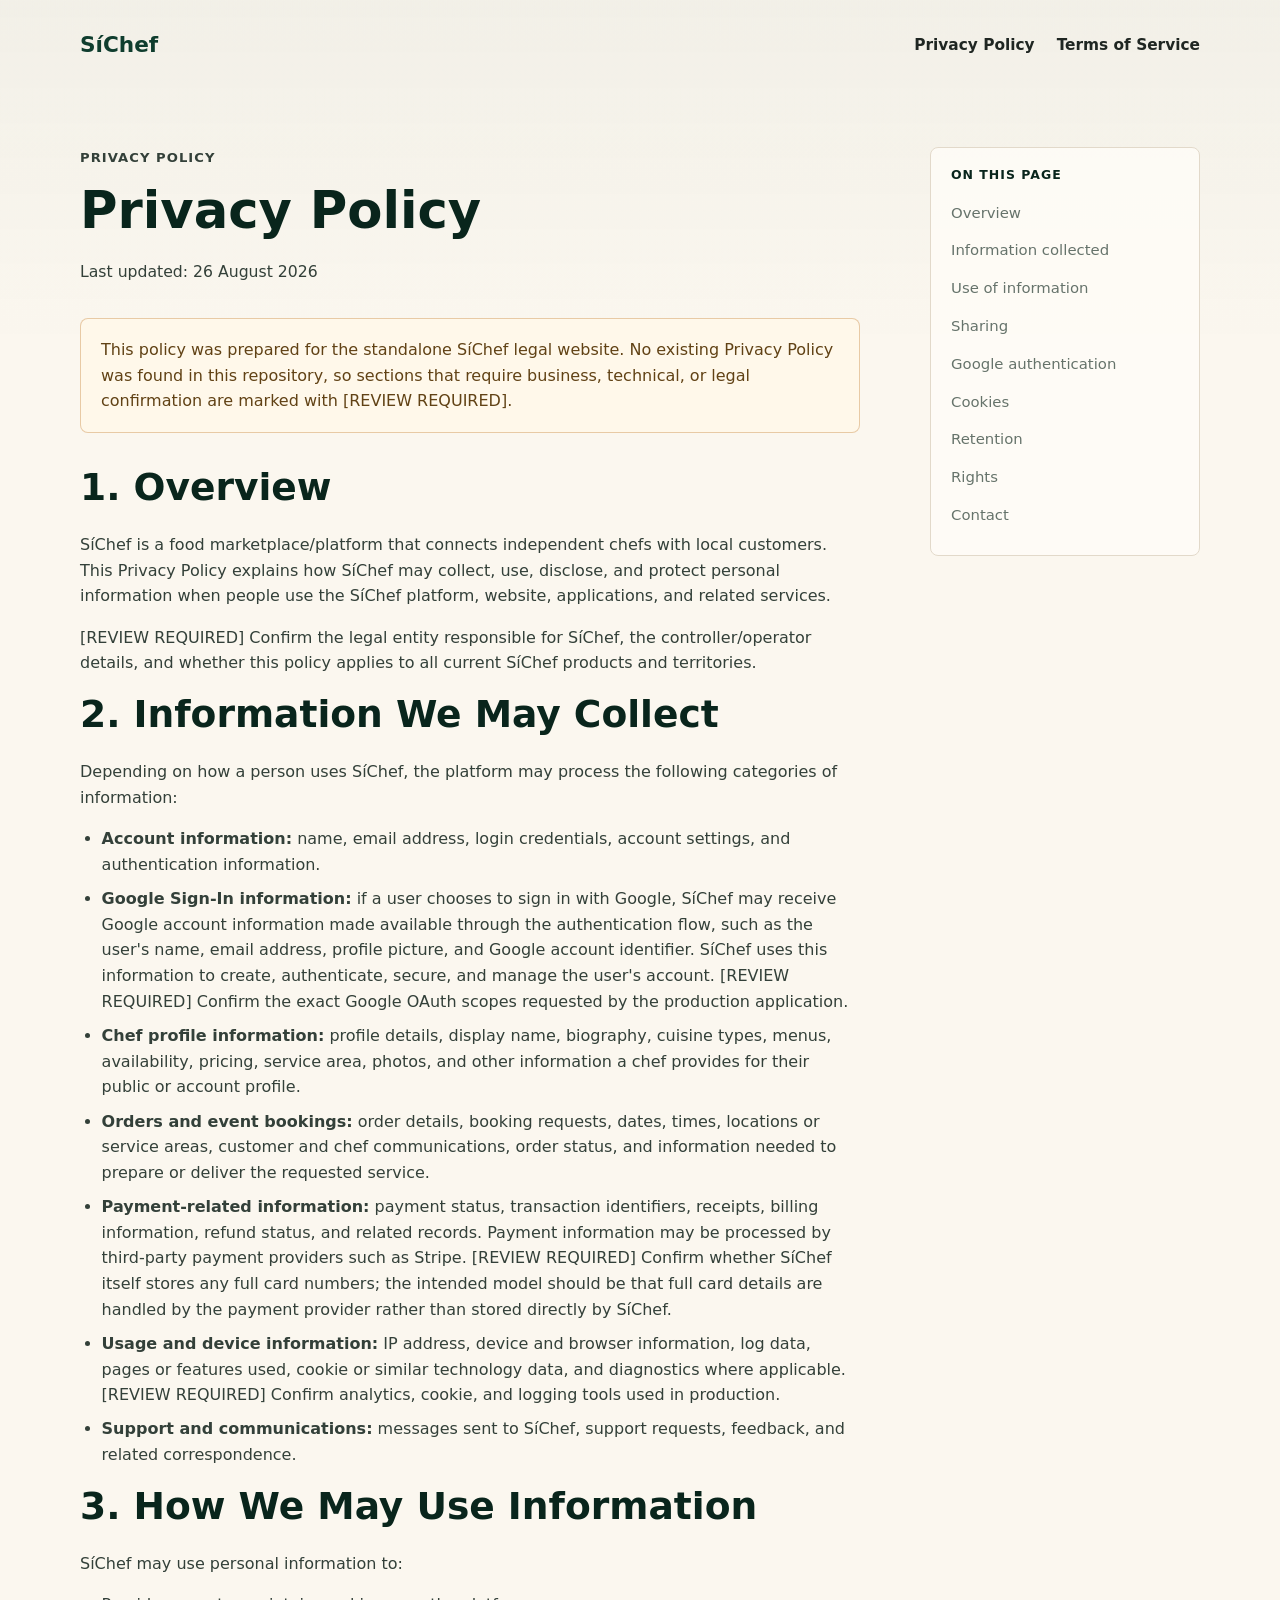
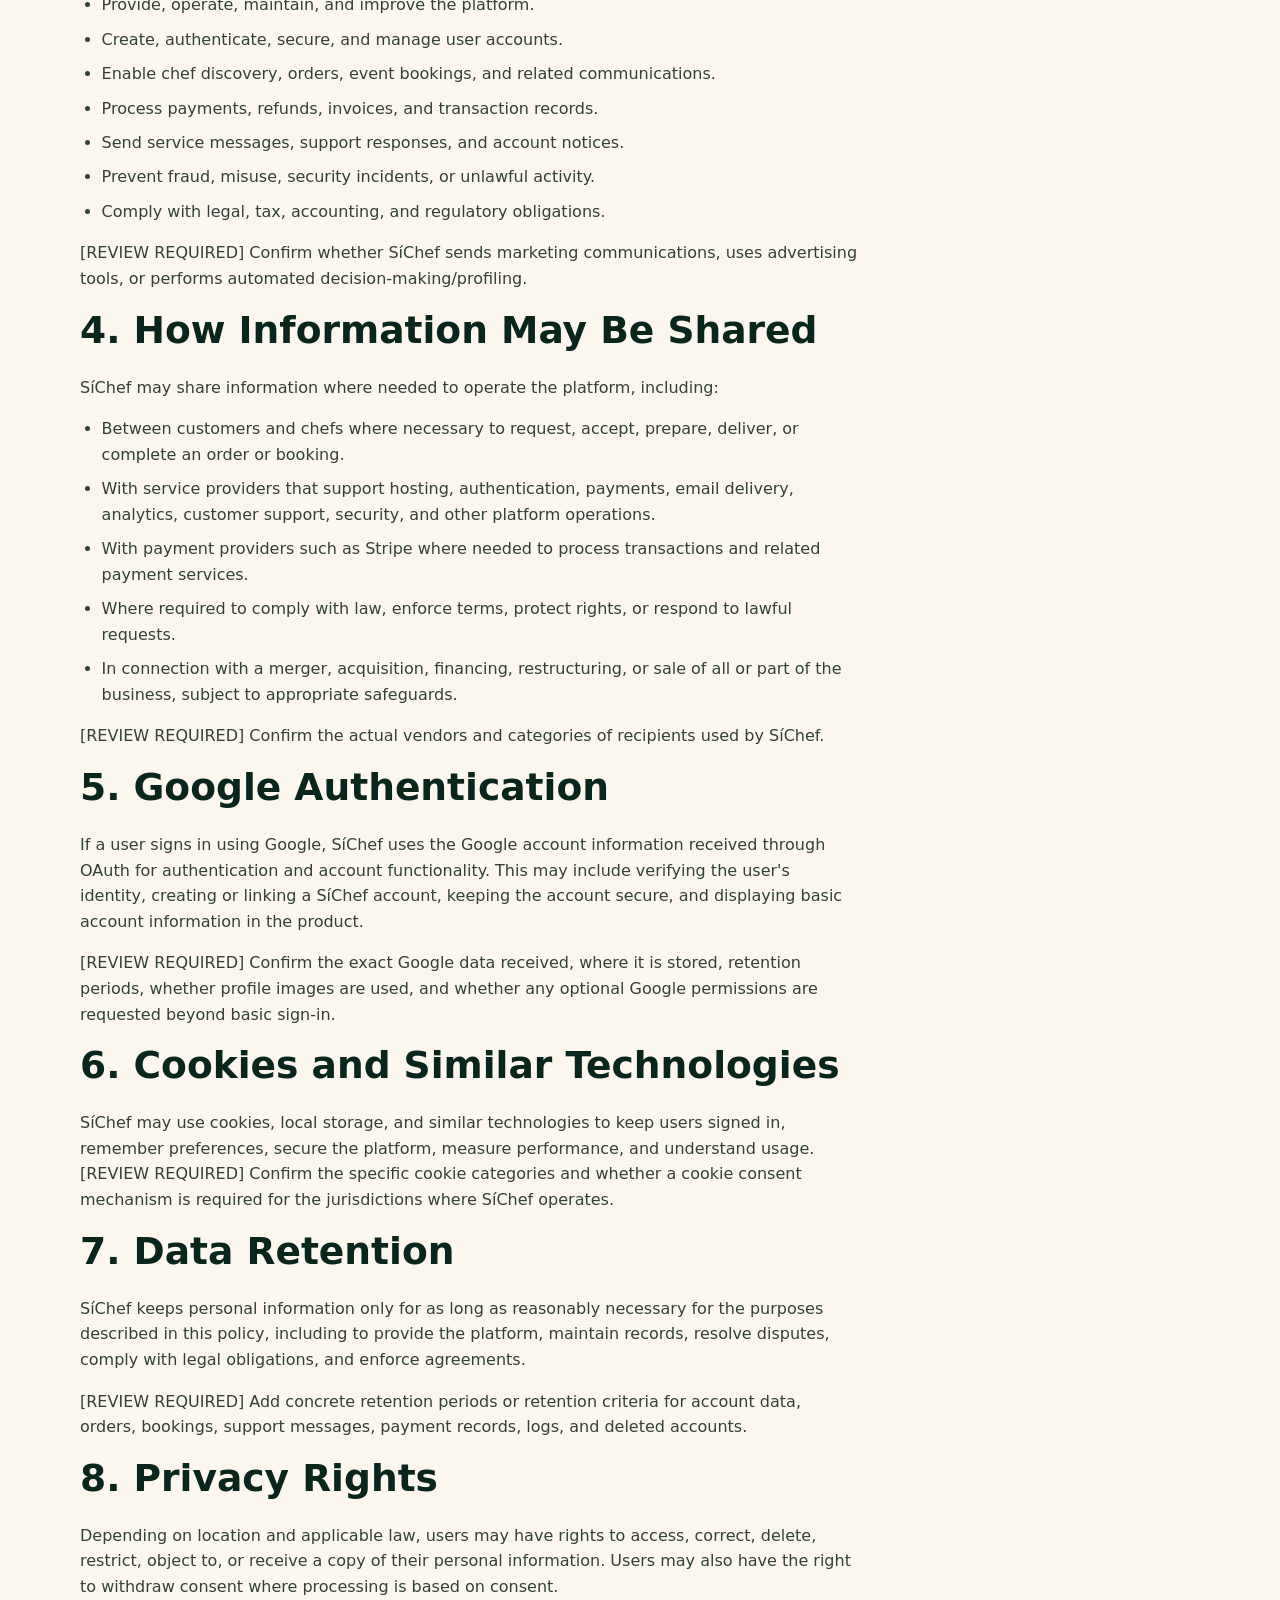
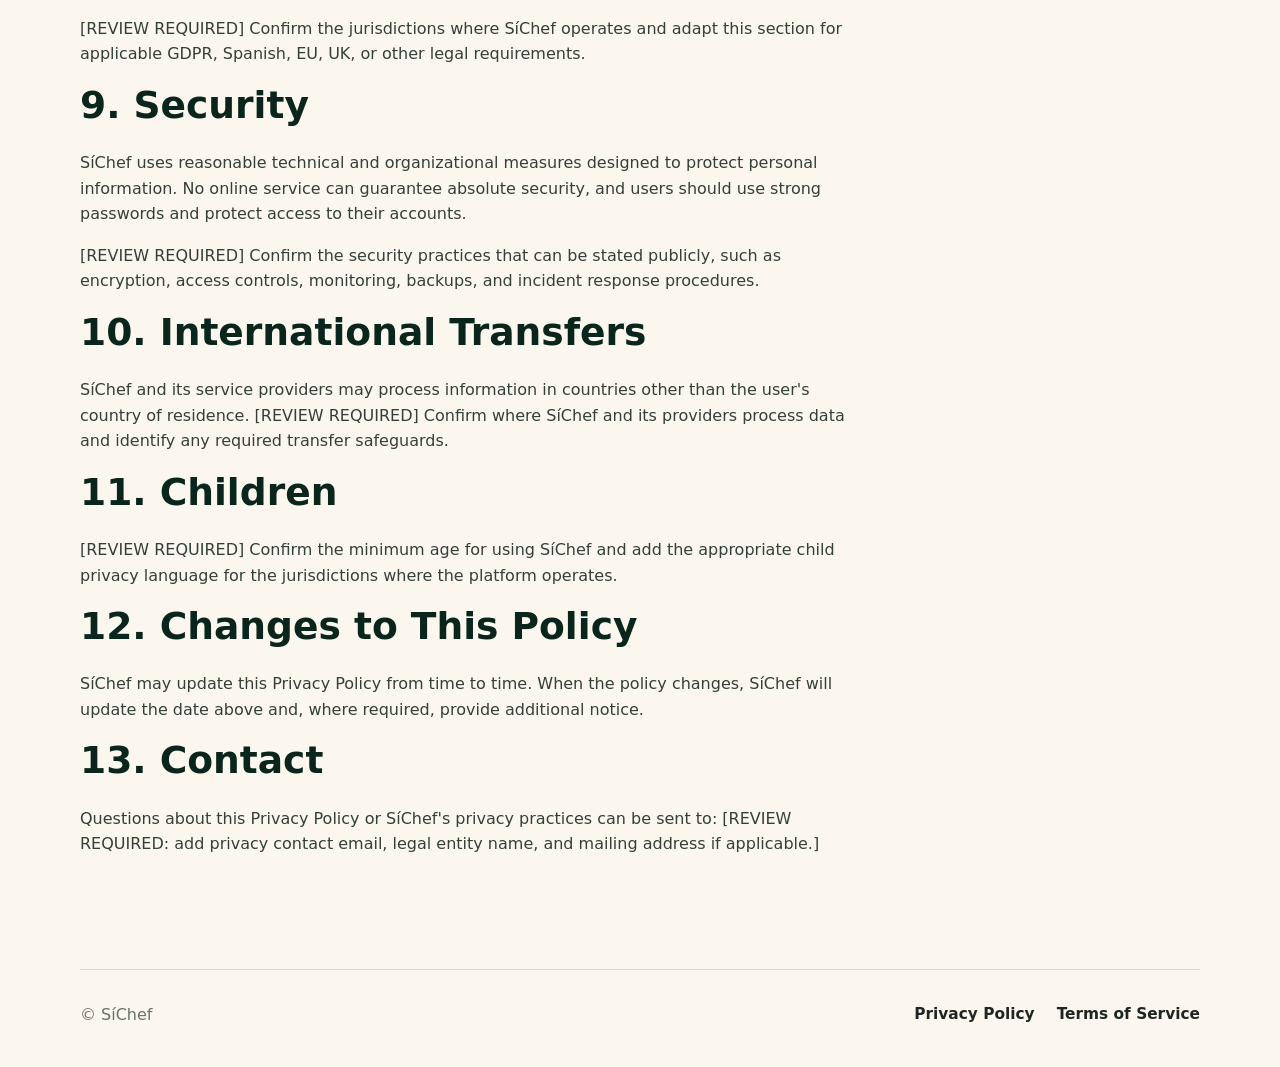
==== privacy/index.html @ da9710c9 "Add standalone legal website Create a static SíChef legal site with a home page, privacy policy, and" ====
<!doctype html>
<html lang="en">
  <head>
    <meta charset="utf-8">
    <meta name="viewport" content="width=device-width, initial-scale=1">
    <title>Privacy Policy | SíChef</title>
    <meta
      name="description"
      content="Privacy Policy for the SíChef platform."
    >
    <link rel="canonical" href="https://legal.sichef.es/privacy/">
    <link rel="stylesheet" href="../styles.css">
  </head>
  <body>
    <header class="site-header">
      <a class="brand" href="../" aria-label="SíChef Legal home">SíChef</a>
      <nav class="nav" aria-label="Legal navigation">
        <a href="../privacy/" aria-current="page">Privacy Policy</a>
        <a href="../terms/">Terms of Service</a>
      </nav>
    </header>

    <main class="legal-layout">
      <article class="legal-content">
        <p class="eyebrow">Privacy Policy</p>
        <h1>Privacy Policy</h1>
        <p class="updated">Last updated: 26 August 2026</p>

        <div class="notice">
          This policy was prepared for the standalone SíChef legal website. No
          existing Privacy Policy was found in this repository, so sections that
          require business, technical, or legal confirmation are marked with
          [REVIEW REQUIRED].
        </div>

        <section id="overview">
          <h2>1. Overview</h2>
          <p>
            SíChef is a food marketplace/platform that connects independent
            chefs with local customers. This Privacy Policy explains how SíChef
            may collect, use, disclose, and protect personal information when
            people use the SíChef platform, website, applications, and related
            services.
          </p>
          <p>
            [REVIEW REQUIRED] Confirm the legal entity responsible for SíChef,
            the controller/operator details, and whether this policy applies to
            all current SíChef products and territories.
          </p>
        </section>

        <section id="information">
          <h2>2. Information We May Collect</h2>
          <p>
            Depending on how a person uses SíChef, the platform may process the
            following categories of information:
          </p>
          <ul>
            <li>
              <strong>Account information:</strong> name, email address, login
              credentials, account settings, and authentication information.
            </li>
            <li>
              <strong>Google Sign-In information:</strong> if a user chooses to
              sign in with Google, SíChef may receive Google account information
              made available through the authentication flow, such as the user's
              name, email address, profile picture, and Google account
              identifier. SíChef uses this information to create, authenticate,
              secure, and manage the user's account. [REVIEW REQUIRED] Confirm
              the exact Google OAuth scopes requested by the production
              application.
            </li>
            <li>
              <strong>Chef profile information:</strong> profile details,
              display name, biography, cuisine types, menus, availability,
              pricing, service area, photos, and other information a chef
              provides for their public or account profile.
            </li>
            <li>
              <strong>Orders and event bookings:</strong> order details, booking
              requests, dates, times, locations or service areas, customer and
              chef communications, order status, and information needed to
              prepare or deliver the requested service.
            </li>
            <li>
              <strong>Payment-related information:</strong> payment status,
              transaction identifiers, receipts, billing information, refund
              status, and related records. Payment information may be processed
              by third-party payment providers such as Stripe. [REVIEW REQUIRED]
              Confirm whether SíChef itself stores any full card numbers; the
              intended model should be that full card details are handled by the
              payment provider rather than stored directly by SíChef.
            </li>
            <li>
              <strong>Usage and device information:</strong> IP address, device
              and browser information, log data, pages or features used, cookie
              or similar technology data, and diagnostics where applicable.
              [REVIEW REQUIRED] Confirm analytics, cookie, and logging tools
              used in production.
            </li>
            <li>
              <strong>Support and communications:</strong> messages sent to
              SíChef, support requests, feedback, and related correspondence.
            </li>
          </ul>
        </section>

        <section id="use">
          <h2>3. How We May Use Information</h2>
          <p>SíChef may use personal information to:</p>
          <ul>
            <li>Provide, operate, maintain, and improve the platform.</li>
            <li>Create, authenticate, secure, and manage user accounts.</li>
            <li>Enable chef discovery, orders, event bookings, and related communications.</li>
            <li>Process payments, refunds, invoices, and transaction records.</li>
            <li>Send service messages, support responses, and account notices.</li>
            <li>Prevent fraud, misuse, security incidents, or unlawful activity.</li>
            <li>Comply with legal, tax, accounting, and regulatory obligations.</li>
          </ul>
          <p>
            [REVIEW REQUIRED] Confirm whether SíChef sends marketing
            communications, uses advertising tools, or performs automated
            decision-making/profiling.
          </p>
        </section>

        <section id="sharing">
          <h2>4. How Information May Be Shared</h2>
          <p>SíChef may share information where needed to operate the platform, including:</p>
          <ul>
            <li>
              Between customers and chefs where necessary to request, accept,
              prepare, deliver, or complete an order or booking.
            </li>
            <li>
              With service providers that support hosting, authentication,
              payments, email delivery, analytics, customer support, security,
              and other platform operations.
            </li>
            <li>
              With payment providers such as Stripe where needed to process
              transactions and related payment services.
            </li>
            <li>
              Where required to comply with law, enforce terms, protect rights,
              or respond to lawful requests.
            </li>
            <li>
              In connection with a merger, acquisition, financing, restructuring,
              or sale of all or part of the business, subject to appropriate
              safeguards.
            </li>
          </ul>
          <p>
            [REVIEW REQUIRED] Confirm the actual vendors and categories of
            recipients used by SíChef.
          </p>
        </section>

        <section id="google">
          <h2>5. Google Authentication</h2>
          <p>
            If a user signs in using Google, SíChef uses the Google account
            information received through OAuth for authentication and account
            functionality. This may include verifying the user's identity,
            creating or linking a SíChef account, keeping the account secure,
            and displaying basic account information in the product.
          </p>
          <p>
            [REVIEW REQUIRED] Confirm the exact Google data received, where it is
            stored, retention periods, whether profile images are used, and
            whether any optional Google permissions are requested beyond basic
            sign-in.
          </p>
        </section>

        <section id="cookies">
          <h2>6. Cookies and Similar Technologies</h2>
          <p>
            SíChef may use cookies, local storage, and similar technologies to
            keep users signed in, remember preferences, secure the platform,
            measure performance, and understand usage. [REVIEW REQUIRED] Confirm
            the specific cookie categories and whether a cookie consent mechanism
            is required for the jurisdictions where SíChef operates.
          </p>
        </section>

        <section id="retention">
          <h2>7. Data Retention</h2>
          <p>
            SíChef keeps personal information only for as long as reasonably
            necessary for the purposes described in this policy, including to
            provide the platform, maintain records, resolve disputes, comply with
            legal obligations, and enforce agreements.
          </p>
          <p>
            [REVIEW REQUIRED] Add concrete retention periods or retention
            criteria for account data, orders, bookings, support messages,
            payment records, logs, and deleted accounts.
          </p>
        </section>

        <section id="rights">
          <h2>8. Privacy Rights</h2>
          <p>
            Depending on location and applicable law, users may have rights to
            access, correct, delete, restrict, object to, or receive a copy of
            their personal information. Users may also have the right to withdraw
            consent where processing is based on consent.
          </p>
          <p>
            [REVIEW REQUIRED] Confirm the jurisdictions where SíChef operates and
            adapt this section for applicable GDPR, Spanish, EU, UK, or other
            legal requirements.
          </p>
        </section>

        <section id="security">
          <h2>9. Security</h2>
          <p>
            SíChef uses reasonable technical and organizational measures designed
            to protect personal information. No online service can guarantee
            absolute security, and users should use strong passwords and protect
            access to their accounts.
          </p>
          <p>
            [REVIEW REQUIRED] Confirm the security practices that can be stated
            publicly, such as encryption, access controls, monitoring, backups,
            and incident response procedures.
          </p>
        </section>

        <section id="transfers">
          <h2>10. International Transfers</h2>
          <p>
            SíChef and its service providers may process information in countries
            other than the user's country of residence. [REVIEW REQUIRED] Confirm
            where SíChef and its providers process data and identify any required
            transfer safeguards.
          </p>
        </section>

        <section id="children">
          <h2>11. Children</h2>
          <p>
            [REVIEW REQUIRED] Confirm the minimum age for using SíChef and add
            the appropriate child privacy language for the jurisdictions where
            the platform operates.
          </p>
        </section>

        <section id="changes">
          <h2>12. Changes to This Policy</h2>
          <p>
            SíChef may update this Privacy Policy from time to time. When the
            policy changes, SíChef will update the date above and, where
            required, provide additional notice.
          </p>
        </section>

        <section id="contact">
          <h2>13. Contact</h2>
          <p>
            Questions about this Privacy Policy or SíChef's privacy practices can
            be sent to: [REVIEW REQUIRED: add privacy contact email, legal entity
            name, and mailing address if applicable.]
          </p>
        </section>
      </article>

      <aside class="page-nav" aria-label="Privacy Policy sections">
        <h2>On this page</h2>
        <a href="#overview">Overview</a>
        <a href="#information">Information collected</a>
        <a href="#use">Use of information</a>
        <a href="#sharing">Sharing</a>
        <a href="#google">Google authentication</a>
        <a href="#cookies">Cookies</a>
        <a href="#retention">Retention</a>
        <a href="#rights">Rights</a>
        <a href="#contact">Contact</a>
      </aside>
    </main>

    <footer class="site-footer">
      <span>© SíChef</span>
      <nav class="footer-nav" aria-label="Footer navigation">
        <a href="../privacy/" aria-current="page">Privacy Policy</a>
        <a href="../terms/">Terms of Service</a>
      </nav>
    </footer>
  </body>
</html>
---- styles.css ----
:root {
  --brand: #0f3d2e;
  --brand-dark: #09251c;
  --accent: #c98b45;
  --background: #fbf7ef;
  --surface: #fffdf8;
  --text: #1f2622;
  --muted: #66736b;
  --border: #e2d9ca;
  --shadow: 0 18px 45px rgba(15, 61, 46, 0.08);
}

* {
  box-sizing: border-box;
}

html {
  background: var(--background);
  color: var(--text);
  font-family:
    Inter, ui-sans-serif, system-ui, -apple-system, BlinkMacSystemFont, "Segoe UI",
    sans-serif;
  line-height: 1.6;
}

body {
  margin: 0;
  min-height: 100vh;
  display: flex;
  flex-direction: column;
  background:
    linear-gradient(180deg, rgba(15, 61, 46, 0.04), transparent 22rem),
    var(--background);
}

a {
  color: var(--brand);
  text-decoration-thickness: 0.08em;
  text-underline-offset: 0.18em;
}

a:hover {
  color: var(--brand-dark);
}

.site-header,
.site-footer {
  width: min(1120px, calc(100% - 40px));
  margin: 0 auto;
}

.site-header {
  display: flex;
  align-items: center;
  justify-content: space-between;
  gap: 24px;
  padding: 28px 0;
}

.brand {
  color: var(--brand);
  font-size: 1.35rem;
  font-weight: 750;
  letter-spacing: 0;
  text-decoration: none;
}

.nav,
.footer-nav {
  display: flex;
  flex-wrap: wrap;
  gap: 8px 22px;
}

.nav a,
.footer-nav a {
  color: var(--text);
  font-size: 0.96rem;
  font-weight: 600;
  text-decoration: none;
}

.nav a:hover,
.footer-nav a:hover {
  color: var(--brand);
}

main {
  flex: 1;
  width: min(1120px, calc(100% - 40px));
  margin: 0 auto;
}

.hero {
  padding: 88px 0 64px;
}

.eyebrow {
  margin: 0 0 12px;
  color: var(--accent);
  font-size: 0.82rem;
  font-weight: 800;
  letter-spacing: 0.08em;
  text-transform: uppercase;
}

h1,
h2,
h3 {
  color: var(--brand-dark);
  line-height: 1.2;
}

h1 {
  max-width: 820px;
  margin: 0;
  font-size: clamp(2.7rem, 5vw, 5rem);
  letter-spacing: 0;
}

h2 {
  margin: 0 0 22px;
  font-size: clamp(1.6rem, 3vw, 2.35rem);
}

h3 {
  margin: 40px 0 10px;
  font-size: 1.25rem;
}

.lede {
  max-width: 680px;
  margin: 20px 0 0;
  color: var(--muted);
  font-size: clamp(1.08rem, 2vw, 1.32rem);
}

.section {
  padding: 12px 0 96px;
}

.document-grid {
  display: grid;
  grid-template-columns: repeat(2, minmax(0, 1fr));
  gap: 22px;
}

.document-card {
  display: flex;
  min-height: 190px;
  flex-direction: column;
  justify-content: space-between;
  gap: 28px;
  padding: 28px;
  border: 1px solid var(--border);
  border-radius: 8px;
  background: var(--surface);
  box-shadow: var(--shadow);
  color: var(--muted);
  text-decoration: none;
  transition:
    border-color 160ms ease,
    box-shadow 160ms ease,
    transform 160ms ease;
}

.document-card:hover {
  border-color: rgba(15, 61, 46, 0.35);
  box-shadow: 0 20px 48px rgba(15, 61, 46, 0.12);
  transform: translateY(-2px);
}

.document-label {
  color: var(--brand);
  font-size: 1.35rem;
  font-weight: 750;
}

.legal-layout {
  display: grid;
  grid-template-columns: minmax(0, 1fr) 270px;
  gap: 64px;
  padding: 56px 0 96px;
}

.legal-content {
  max-width: 780px;
}

.legal-content h1 {
  font-size: clamp(2.25rem, 4vw, 3.6rem);
}

.legal-content p,
.legal-content li {
  color: #334039;
}

.legal-content ul {
  padding-left: 1.35rem;
}

.legal-content li + li {
  margin-top: 0.55rem;
}

.updated {
  margin: 18px 0 34px;
  color: var(--muted);
  font-size: 0.98rem;
}

.notice {
  margin: 32px 0;
  padding: 18px 20px;
  border: 1px solid rgba(201, 139, 69, 0.42);
  border-radius: 8px;
  background: #fff8ea;
  color: #614215;
}

.page-nav {
  position: sticky;
  top: 28px;
  align-self: start;
  padding: 20px;
  border: 1px solid var(--border);
  border-radius: 8px;
  background: rgba(255, 253, 248, 0.78);
}

.page-nav h2 {
  margin-bottom: 12px;
  font-size: 0.78rem;
  letter-spacing: 0.08em;
  text-transform: uppercase;
}

.page-nav a {
  display: block;
  padding: 7px 0;
  color: var(--muted);
  font-size: 0.93rem;
  text-decoration: none;
}

.page-nav a:hover {
  color: var(--brand);
}

.site-footer {
  display: flex;
  align-items: center;
  justify-content: space-between;
  gap: 18px;
  padding: 32px 0 40px;
  border-top: 1px solid var(--border);
  color: var(--muted);
}

@media (max-width: 760px) {
  .site-header,
  .site-footer,
  main {
    width: min(100% - 28px, 1120px);
  }

  .site-header,
  .site-footer {
    align-items: flex-start;
    flex-direction: column;
  }

  .hero {
    padding: 56px 0 48px;
  }

  .section {
    padding-bottom: 72px;
  }

  .document-grid,
  .legal-layout {
    grid-template-columns: 1fr;
  }

  .document-card {
    min-height: 165px;
    padding: 24px;
  }

  .legal-layout {
    gap: 34px;
    padding-top: 38px;
  }

  .page-nav {
    position: static;
    order: -1;
  }
}
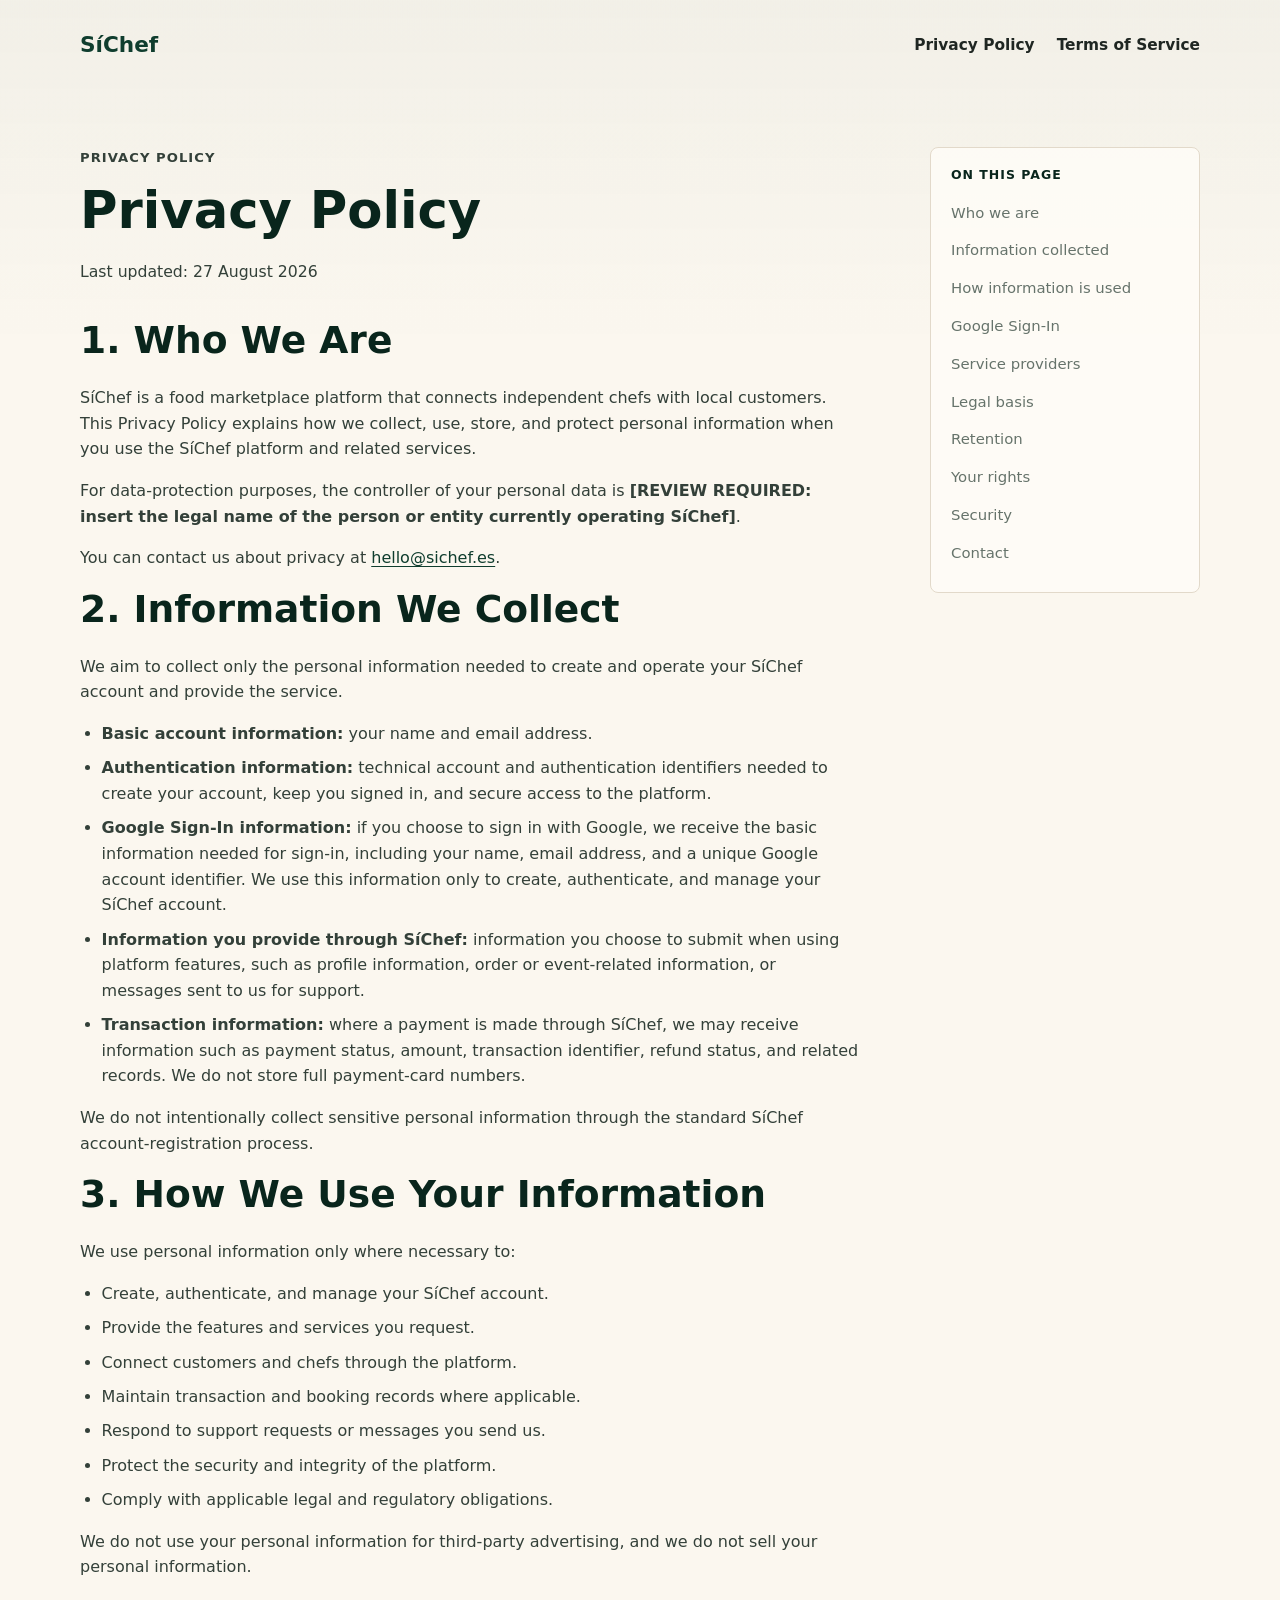
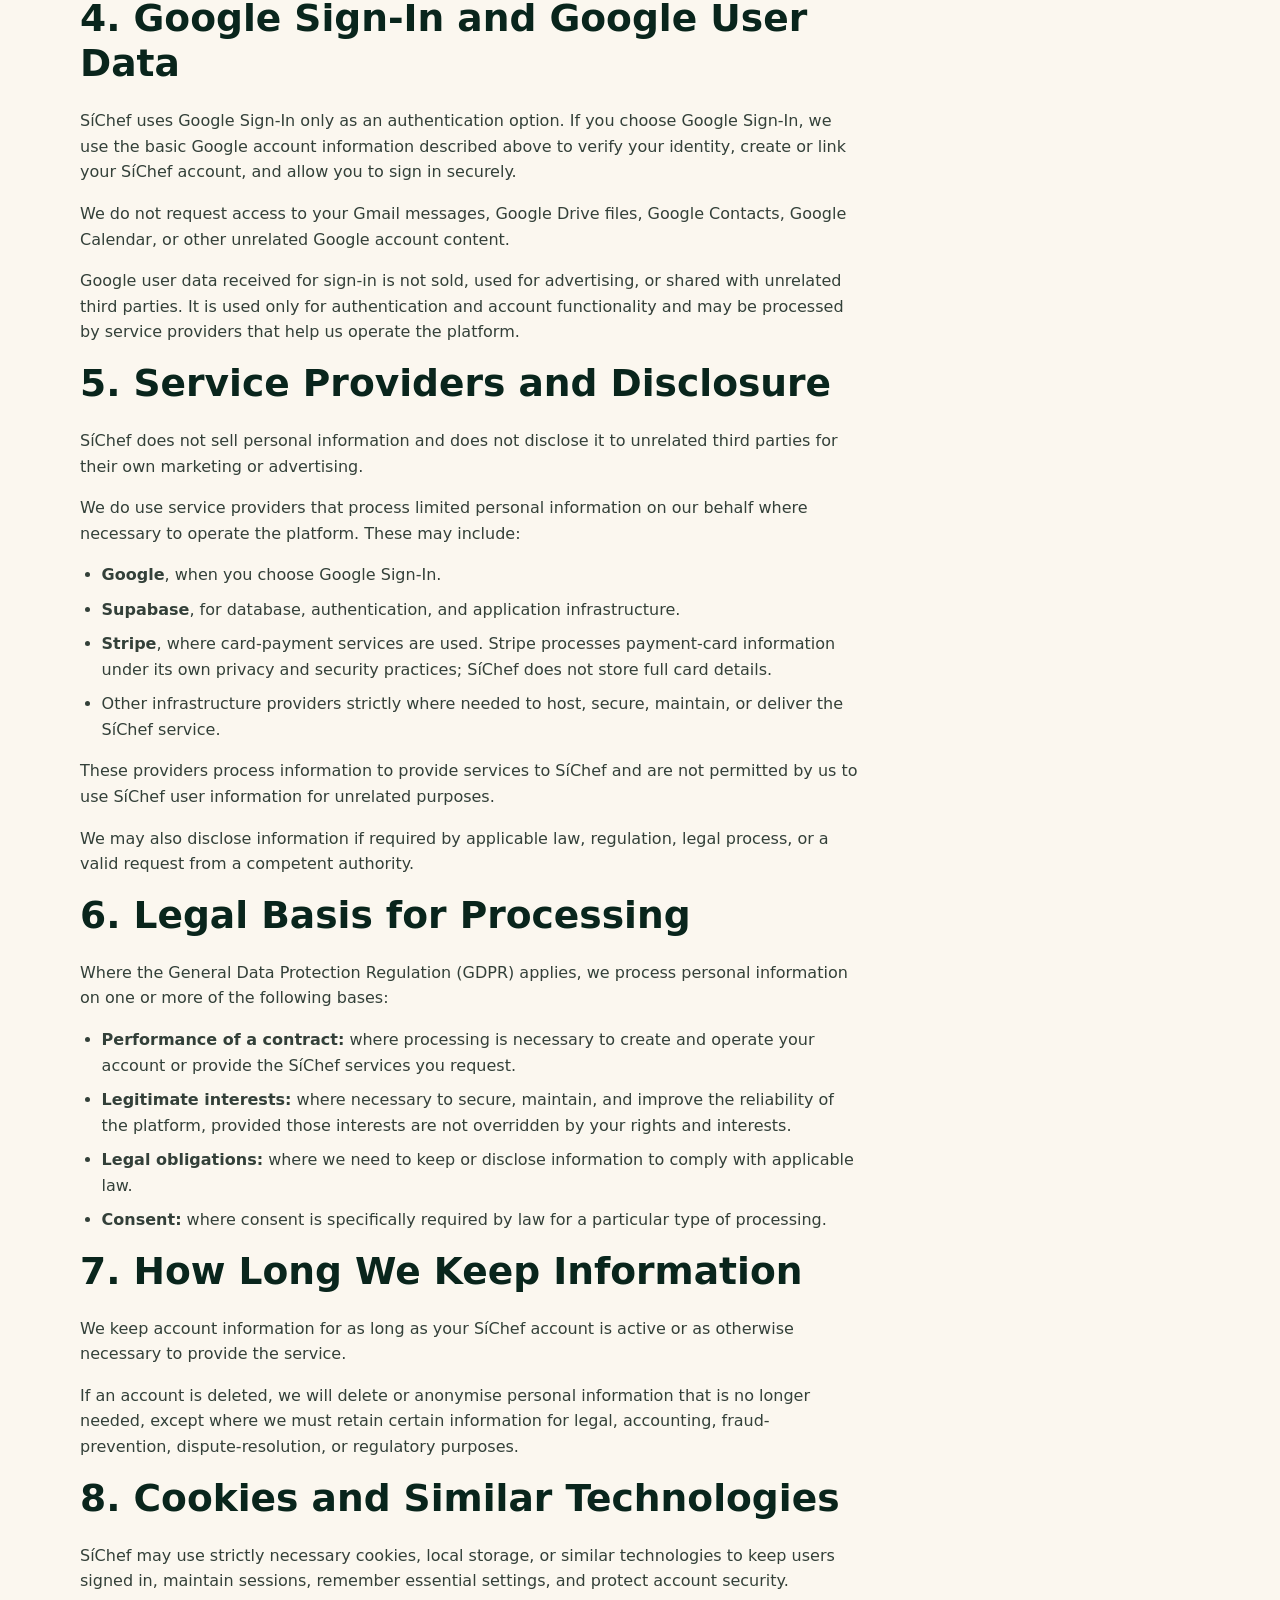
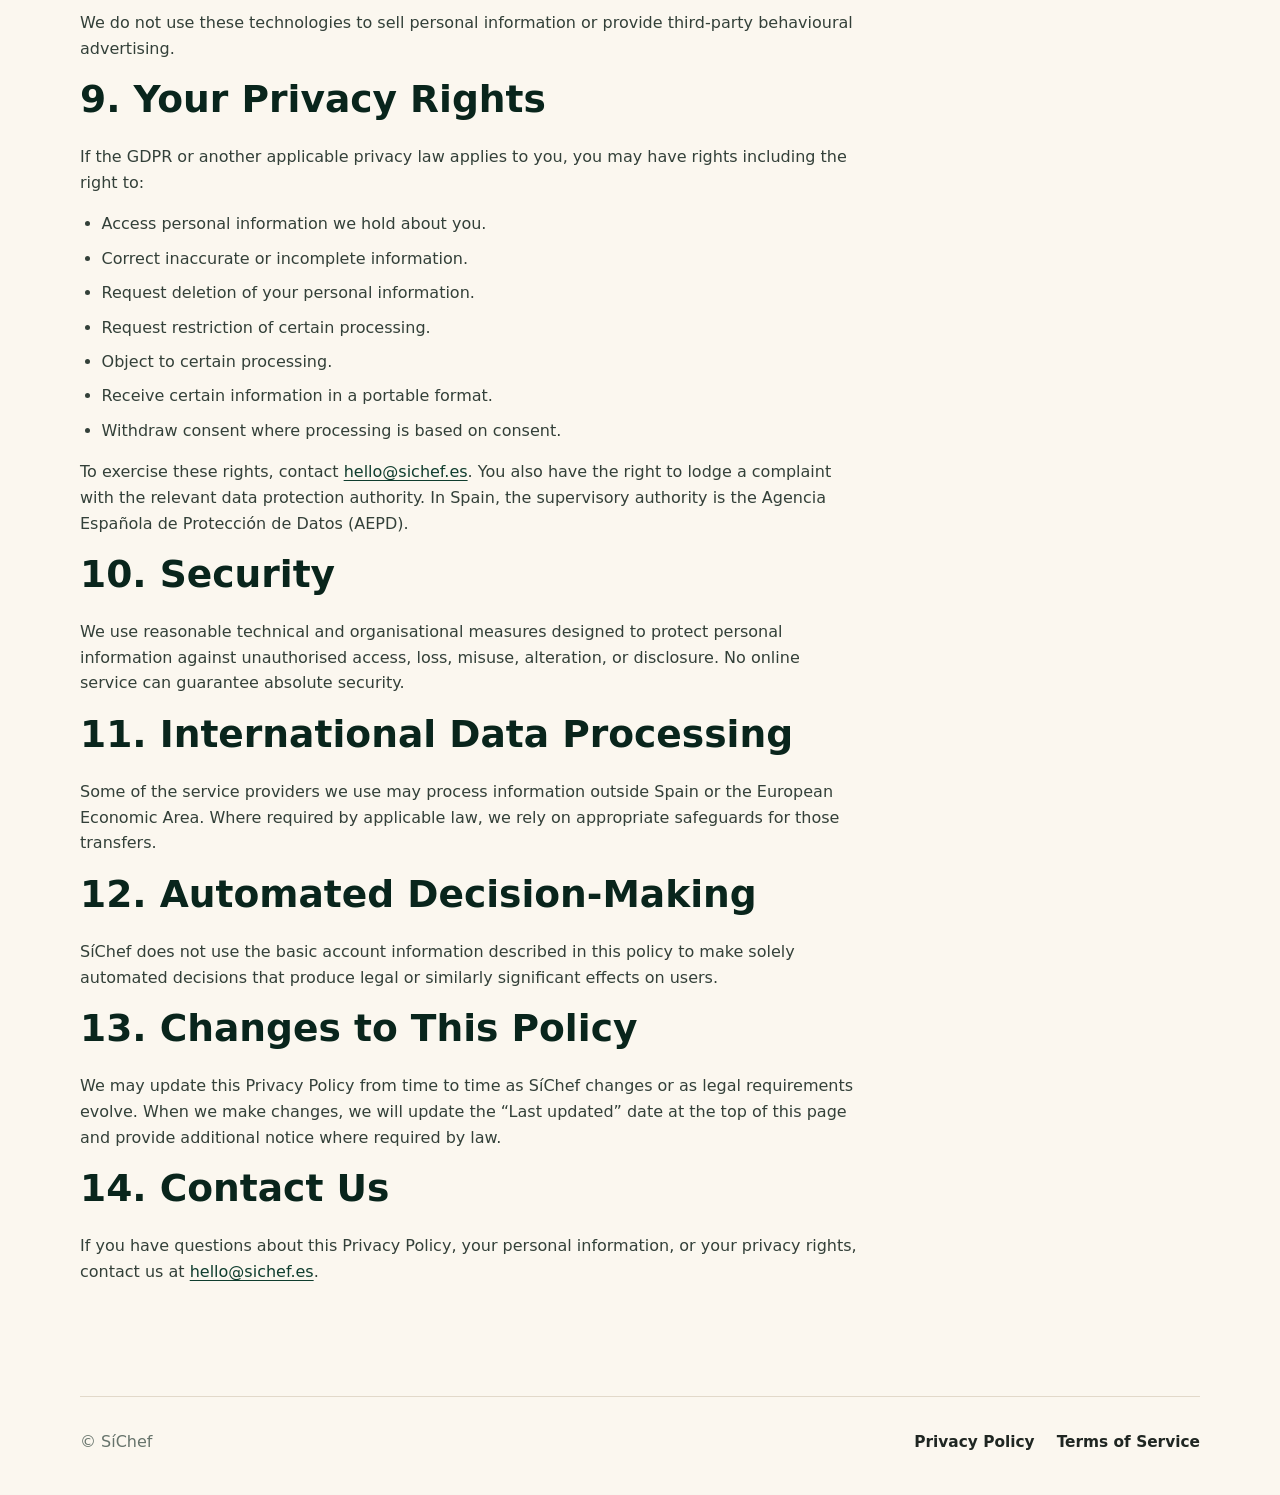
==== commit b23f7f4d: "Update privacy policy with new sections and details" ====
--- a/privacy/index.html
+++ b/privacy/index.html
@@ -4,10 +4,7 @@
     <meta charset="utf-8">
     <meta name="viewport" content="width=device-width, initial-scale=1">
     <title>Privacy Policy | SíChef</title>
-    <meta
-      name="description"
-      content="Privacy Policy for the SíChef platform."
-    >
+    <meta name="description" content="Privacy Policy for the SíChef platform.">
     <link rel="canonical" href="https://legal.sichef.es/privacy/">
     <link rel="stylesheet" href="../styles.css">
   </head>
@@ -24,260 +21,287 @@
       <article class="legal-content">
         <p class="eyebrow">Privacy Policy</p>
         <h1>Privacy Policy</h1>
-        <p class="updated">Last updated: 26 August 2026</p>
-
-        <div class="notice">
-          This policy was prepared for the standalone SíChef legal website. No
-          existing Privacy Policy was found in this repository, so sections that
-          require business, technical, or legal confirmation are marked with
-          [REVIEW REQUIRED].
-        </div>
+        <p class="updated">Last updated: 27 August 2026</p>
 
         <section id="overview">
-          <h2>1. Overview</h2>
-          <p>
-            SíChef is a food marketplace/platform that connects independent
-            chefs with local customers. This Privacy Policy explains how SíChef
-            may collect, use, disclose, and protect personal information when
-            people use the SíChef platform, website, applications, and related
-            services.
-          </p>
-          <p>
-            [REVIEW REQUIRED] Confirm the legal entity responsible for SíChef,
-            the controller/operator details, and whether this policy applies to
-            all current SíChef products and territories.
+          <h2>1. Who We Are</h2>
+          <p>
+            SíChef is a food marketplace platform that connects independent chefs
+            with local customers. This Privacy Policy explains how we collect,
+            use, store, and protect personal information when you use the SíChef
+            platform and related services.
+          </p>
+          <p>
+            For data-protection purposes, the controller of your personal data is
+            <strong>[REVIEW REQUIRED: insert the legal name of the person or entity
+            currently operating SíChef]</strong>.
+          </p>
+          <p>
+            You can contact us about privacy at
+            <a href="mailto:hello@sichef.es">hello@sichef.es</a>.
           </p>
         </section>
 
         <section id="information">
-          <h2>2. Information We May Collect</h2>
-          <p>
-            Depending on how a person uses SíChef, the platform may process the
-            following categories of information:
-          </p>
-          <ul>
-            <li>
-              <strong>Account information:</strong> name, email address, login
-              credentials, account settings, and authentication information.
-            </li>
-            <li>
-              <strong>Google Sign-In information:</strong> if a user chooses to
-              sign in with Google, SíChef may receive Google account information
-              made available through the authentication flow, such as the user's
-              name, email address, profile picture, and Google account
-              identifier. SíChef uses this information to create, authenticate,
-              secure, and manage the user's account. [REVIEW REQUIRED] Confirm
-              the exact Google OAuth scopes requested by the production
-              application.
-            </li>
-            <li>
-              <strong>Chef profile information:</strong> profile details,
-              display name, biography, cuisine types, menus, availability,
-              pricing, service area, photos, and other information a chef
-              provides for their public or account profile.
-            </li>
-            <li>
-              <strong>Orders and event bookings:</strong> order details, booking
-              requests, dates, times, locations or service areas, customer and
-              chef communications, order status, and information needed to
-              prepare or deliver the requested service.
-            </li>
-            <li>
-              <strong>Payment-related information:</strong> payment status,
-              transaction identifiers, receipts, billing information, refund
-              status, and related records. Payment information may be processed
-              by third-party payment providers such as Stripe. [REVIEW REQUIRED]
-              Confirm whether SíChef itself stores any full card numbers; the
-              intended model should be that full card details are handled by the
-              payment provider rather than stored directly by SíChef.
-            </li>
-            <li>
-              <strong>Usage and device information:</strong> IP address, device
-              and browser information, log data, pages or features used, cookie
-              or similar technology data, and diagnostics where applicable.
-              [REVIEW REQUIRED] Confirm analytics, cookie, and logging tools
-              used in production.
-            </li>
-            <li>
-              <strong>Support and communications:</strong> messages sent to
-              SíChef, support requests, feedback, and related correspondence.
-            </li>
-          </ul>
+          <h2>2. Information We Collect</h2>
+          <p>
+            We aim to collect only the personal information needed to create and
+            operate your SíChef account and provide the service.
+          </p>
+          <ul>
+            <li>
+              <strong>Basic account information:</strong> your name and email
+              address.
+            </li>
+            <li>
+              <strong>Authentication information:</strong> technical account and
+              authentication identifiers needed to create your account, keep you
+              signed in, and secure access to the platform.
+            </li>
+            <li>
+              <strong>Google Sign-In information:</strong> if you choose to sign
+              in with Google, we receive the basic information needed for sign-in,
+              including your name, email address, and a unique Google account
+              identifier. We use this information only to create, authenticate,
+              and manage your SíChef account.
+            </li>
+            <li>
+              <strong>Information you provide through SíChef:</strong> information
+              you choose to submit when using platform features, such as profile
+              information, order or event-related information, or messages sent
+              to us for support.
+            </li>
+            <li>
+              <strong>Transaction information:</strong> where a payment is made
+              through SíChef, we may receive information such as payment status,
+              amount, transaction identifier, refund status, and related records.
+              We do not store full payment-card numbers.
+            </li>
+          </ul>
+          <p>
+            We do not intentionally collect sensitive personal information through
+            the standard SíChef account-registration process.
+          </p>
         </section>
 
         <section id="use">
-          <h2>3. How We May Use Information</h2>
-          <p>SíChef may use personal information to:</p>
-          <ul>
-            <li>Provide, operate, maintain, and improve the platform.</li>
-            <li>Create, authenticate, secure, and manage user accounts.</li>
-            <li>Enable chef discovery, orders, event bookings, and related communications.</li>
-            <li>Process payments, refunds, invoices, and transaction records.</li>
-            <li>Send service messages, support responses, and account notices.</li>
-            <li>Prevent fraud, misuse, security incidents, or unlawful activity.</li>
-            <li>Comply with legal, tax, accounting, and regulatory obligations.</li>
-          </ul>
-          <p>
-            [REVIEW REQUIRED] Confirm whether SíChef sends marketing
-            communications, uses advertising tools, or performs automated
-            decision-making/profiling.
+          <h2>3. How We Use Your Information</h2>
+          <p>We use personal information only where necessary to:</p>
+          <ul>
+            <li>Create, authenticate, and manage your SíChef account.</li>
+            <li>Provide the features and services you request.</li>
+            <li>Connect customers and chefs through the platform.</li>
+            <li>Maintain transaction and booking records where applicable.</li>
+            <li>Respond to support requests or messages you send us.</li>
+            <li>Protect the security and integrity of the platform.</li>
+            <li>Comply with applicable legal and regulatory obligations.</li>
+          </ul>
+          <p>
+            We do not use your personal information for third-party advertising,
+            and we do not sell your personal information.
+          </p>
+        </section>
+
+        <section id="google">
+          <h2>4. Google Sign-In and Google User Data</h2>
+          <p>
+            SíChef uses Google Sign-In only as an authentication option. If you
+            choose Google Sign-In, we use the basic Google account information
+            described above to verify your identity, create or link your SíChef
+            account, and allow you to sign in securely.
+          </p>
+          <p>
+            We do not request access to your Gmail messages, Google Drive files,
+            Google Contacts, Google Calendar, or other unrelated Google account
+            content.
+          </p>
+          <p>
+            Google user data received for sign-in is not sold, used for
+            advertising, or shared with unrelated third parties. It is used only
+            for authentication and account functionality and may be processed by
+            service providers that help us operate the platform.
           </p>
         </section>
 
         <section id="sharing">
-          <h2>4. How Information May Be Shared</h2>
-          <p>SíChef may share information where needed to operate the platform, including:</p>
-          <ul>
-            <li>
-              Between customers and chefs where necessary to request, accept,
-              prepare, deliver, or complete an order or booking.
-            </li>
-            <li>
-              With service providers that support hosting, authentication,
-              payments, email delivery, analytics, customer support, security,
-              and other platform operations.
-            </li>
-            <li>
-              With payment providers such as Stripe where needed to process
-              transactions and related payment services.
-            </li>
-            <li>
-              Where required to comply with law, enforce terms, protect rights,
-              or respond to lawful requests.
-            </li>
-            <li>
-              In connection with a merger, acquisition, financing, restructuring,
-              or sale of all or part of the business, subject to appropriate
-              safeguards.
-            </li>
-          </ul>
-          <p>
-            [REVIEW REQUIRED] Confirm the actual vendors and categories of
-            recipients used by SíChef.
-          </p>
-        </section>
-
-        <section id="google">
-          <h2>5. Google Authentication</h2>
-          <p>
-            If a user signs in using Google, SíChef uses the Google account
-            information received through OAuth for authentication and account
-            functionality. This may include verifying the user's identity,
-            creating or linking a SíChef account, keeping the account secure,
-            and displaying basic account information in the product.
-          </p>
-          <p>
-            [REVIEW REQUIRED] Confirm the exact Google data received, where it is
-            stored, retention periods, whether profile images are used, and
-            whether any optional Google permissions are requested beyond basic
-            sign-in.
+          <h2>5. Service Providers and Disclosure</h2>
+          <p>
+            SíChef does not sell personal information and does not disclose it to
+            unrelated third parties for their own marketing or advertising.
+          </p>
+          <p>
+            We do use service providers that process limited personal information
+            on our behalf where necessary to operate the platform. These may
+            include:
+          </p>
+          <ul>
+            <li>
+              <strong>Google</strong>, when you choose Google Sign-In.
+            </li>
+            <li>
+              <strong>Supabase</strong>, for database, authentication, and
+              application infrastructure.
+            </li>
+            <li>
+              <strong>Stripe</strong>, where card-payment services are used.
+              Stripe processes payment-card information under its own privacy
+              and security practices; SíChef does not store full card details.
+            </li>
+            <li>
+              Other infrastructure providers strictly where needed to host,
+              secure, maintain, or deliver the SíChef service.
+            </li>
+          </ul>
+          <p>
+            These providers process information to provide services to SíChef and
+            are not permitted by us to use SíChef user information for unrelated
+            purposes.
+          </p>
+          <p>
+            We may also disclose information if required by applicable law,
+            regulation, legal process, or a valid request from a competent
+            authority.
+          </p>
+        </section>
+
+        <section id="legal-basis">
+          <h2>6. Legal Basis for Processing</h2>
+          <p>
+            Where the General Data Protection Regulation (GDPR) applies, we
+            process personal information on one or more of the following bases:
+          </p>
+          <ul>
+            <li>
+              <strong>Performance of a contract:</strong> where processing is
+              necessary to create and operate your account or provide the SíChef
+              services you request.
+            </li>
+            <li>
+              <strong>Legitimate interests:</strong> where necessary to secure,
+              maintain, and improve the reliability of the platform, provided
+              those interests are not overridden by your rights and interests.
+            </li>
+            <li>
+              <strong>Legal obligations:</strong> where we need to keep or
+              disclose information to comply with applicable law.
+            </li>
+            <li>
+              <strong>Consent:</strong> where consent is specifically required by
+              law for a particular type of processing.
+            </li>
+          </ul>
+        </section>
+
+        <section id="retention">
+          <h2>7. How Long We Keep Information</h2>
+          <p>
+            We keep account information for as long as your SíChef account is
+            active or as otherwise necessary to provide the service.
+          </p>
+          <p>
+            If an account is deleted, we will delete or anonymise personal
+            information that is no longer needed, except where we must retain
+            certain information for legal, accounting, fraud-prevention,
+            dispute-resolution, or regulatory purposes.
           </p>
         </section>
 
         <section id="cookies">
-          <h2>6. Cookies and Similar Technologies</h2>
-          <p>
-            SíChef may use cookies, local storage, and similar technologies to
-            keep users signed in, remember preferences, secure the platform,
-            measure performance, and understand usage. [REVIEW REQUIRED] Confirm
-            the specific cookie categories and whether a cookie consent mechanism
-            is required for the jurisdictions where SíChef operates.
-          </p>
-        </section>
-
-        <section id="retention">
-          <h2>7. Data Retention</h2>
-          <p>
-            SíChef keeps personal information only for as long as reasonably
-            necessary for the purposes described in this policy, including to
-            provide the platform, maintain records, resolve disputes, comply with
-            legal obligations, and enforce agreements.
-          </p>
-          <p>
-            [REVIEW REQUIRED] Add concrete retention periods or retention
-            criteria for account data, orders, bookings, support messages,
-            payment records, logs, and deleted accounts.
+          <h2>8. Cookies and Similar Technologies</h2>
+          <p>
+            SíChef may use strictly necessary cookies, local storage, or similar
+            technologies to keep users signed in, maintain sessions, remember
+            essential settings, and protect account security.
+          </p>
+          <p>
+            We do not use these technologies to sell personal information or
+            provide third-party behavioural advertising.
           </p>
         </section>
 
         <section id="rights">
-          <h2>8. Privacy Rights</h2>
-          <p>
-            Depending on location and applicable law, users may have rights to
-            access, correct, delete, restrict, object to, or receive a copy of
-            their personal information. Users may also have the right to withdraw
-            consent where processing is based on consent.
-          </p>
-          <p>
-            [REVIEW REQUIRED] Confirm the jurisdictions where SíChef operates and
-            adapt this section for applicable GDPR, Spanish, EU, UK, or other
-            legal requirements.
+          <h2>9. Your Privacy Rights</h2>
+          <p>
+            If the GDPR or another applicable privacy law applies to you, you may
+            have rights including the right to:
+          </p>
+          <ul>
+            <li>Access personal information we hold about you.</li>
+            <li>Correct inaccurate or incomplete information.</li>
+            <li>Request deletion of your personal information.</li>
+            <li>Request restriction of certain processing.</li>
+            <li>Object to certain processing.</li>
+            <li>Receive certain information in a portable format.</li>
+            <li>Withdraw consent where processing is based on consent.</li>
+          </ul>
+          <p>
+            To exercise these rights, contact
+            <a href="mailto:hello@sichef.es">hello@sichef.es</a>.
+            You also have the right to lodge a complaint with the relevant data
+            protection authority. In Spain, the supervisory authority is the
+            Agencia Española de Protección de Datos (AEPD).
           </p>
         </section>
 
         <section id="security">
-          <h2>9. Security</h2>
-          <p>
-            SíChef uses reasonable technical and organizational measures designed
-            to protect personal information. No online service can guarantee
-            absolute security, and users should use strong passwords and protect
-            access to their accounts.
-          </p>
-          <p>
-            [REVIEW REQUIRED] Confirm the security practices that can be stated
-            publicly, such as encryption, access controls, monitoring, backups,
-            and incident response procedures.
+          <h2>10. Security</h2>
+          <p>
+            We use reasonable technical and organisational measures designed to
+            protect personal information against unauthorised access, loss,
+            misuse, alteration, or disclosure. No online service can guarantee
+            absolute security.
           </p>
         </section>
 
         <section id="transfers">
-          <h2>10. International Transfers</h2>
-          <p>
-            SíChef and its service providers may process information in countries
-            other than the user's country of residence. [REVIEW REQUIRED] Confirm
-            where SíChef and its providers process data and identify any required
-            transfer safeguards.
-          </p>
-        </section>
-
-        <section id="children">
-          <h2>11. Children</h2>
-          <p>
-            [REVIEW REQUIRED] Confirm the minimum age for using SíChef and add
-            the appropriate child privacy language for the jurisdictions where
-            the platform operates.
+          <h2>11. International Data Processing</h2>
+          <p>
+            Some of the service providers we use may process information outside
+            Spain or the European Economic Area. Where required by applicable
+            law, we rely on appropriate safeguards for those transfers.
+          </p>
+        </section>
+
+        <section id="automated-decisions">
+          <h2>12. Automated Decision-Making</h2>
+          <p>
+            SíChef does not use the basic account information described in this
+            policy to make solely automated decisions that produce legal or
+            similarly significant effects on users.
           </p>
         </section>
 
         <section id="changes">
-          <h2>12. Changes to This Policy</h2>
-          <p>
-            SíChef may update this Privacy Policy from time to time. When the
-            policy changes, SíChef will update the date above and, where
-            required, provide additional notice.
+          <h2>13. Changes to This Policy</h2>
+          <p>
+            We may update this Privacy Policy from time to time as SíChef changes
+            or as legal requirements evolve. When we make changes, we will update
+            the “Last updated” date at the top of this page and provide
+            additional notice where required by law.
           </p>
         </section>
 
         <section id="contact">
-          <h2>13. Contact</h2>
-          <p>
-            Questions about this Privacy Policy or SíChef's privacy practices can
-            be sent to: [REVIEW REQUIRED: add privacy contact email, legal entity
-            name, and mailing address if applicable.]
+          <h2>14. Contact Us</h2>
+          <p>
+            If you have questions about this Privacy Policy, your personal
+            information, or your privacy rights, contact us at
+            <a href="mailto:hello@sichef.es">hello@sichef.es</a>.
           </p>
         </section>
       </article>
 
       <aside class="page-nav" aria-label="Privacy Policy sections">
         <h2>On this page</h2>
-        <a href="#overview">Overview</a>
+        <a href="#overview">Who we are</a>
         <a href="#information">Information collected</a>
-        <a href="#use">Use of information</a>
-        <a href="#sharing">Sharing</a>
-        <a href="#google">Google authentication</a>
-        <a href="#cookies">Cookies</a>
+        <a href="#use">How information is used</a>
+        <a href="#google">Google Sign-In</a>
+        <a href="#sharing">Service providers</a>
+        <a href="#legal-basis">Legal basis</a>
         <a href="#retention">Retention</a>
-        <a href="#rights">Rights</a>
+        <a href="#rights">Your rights</a>
+        <a href="#security">Security</a>
         <a href="#contact">Contact</a>
       </aside>
     </main>
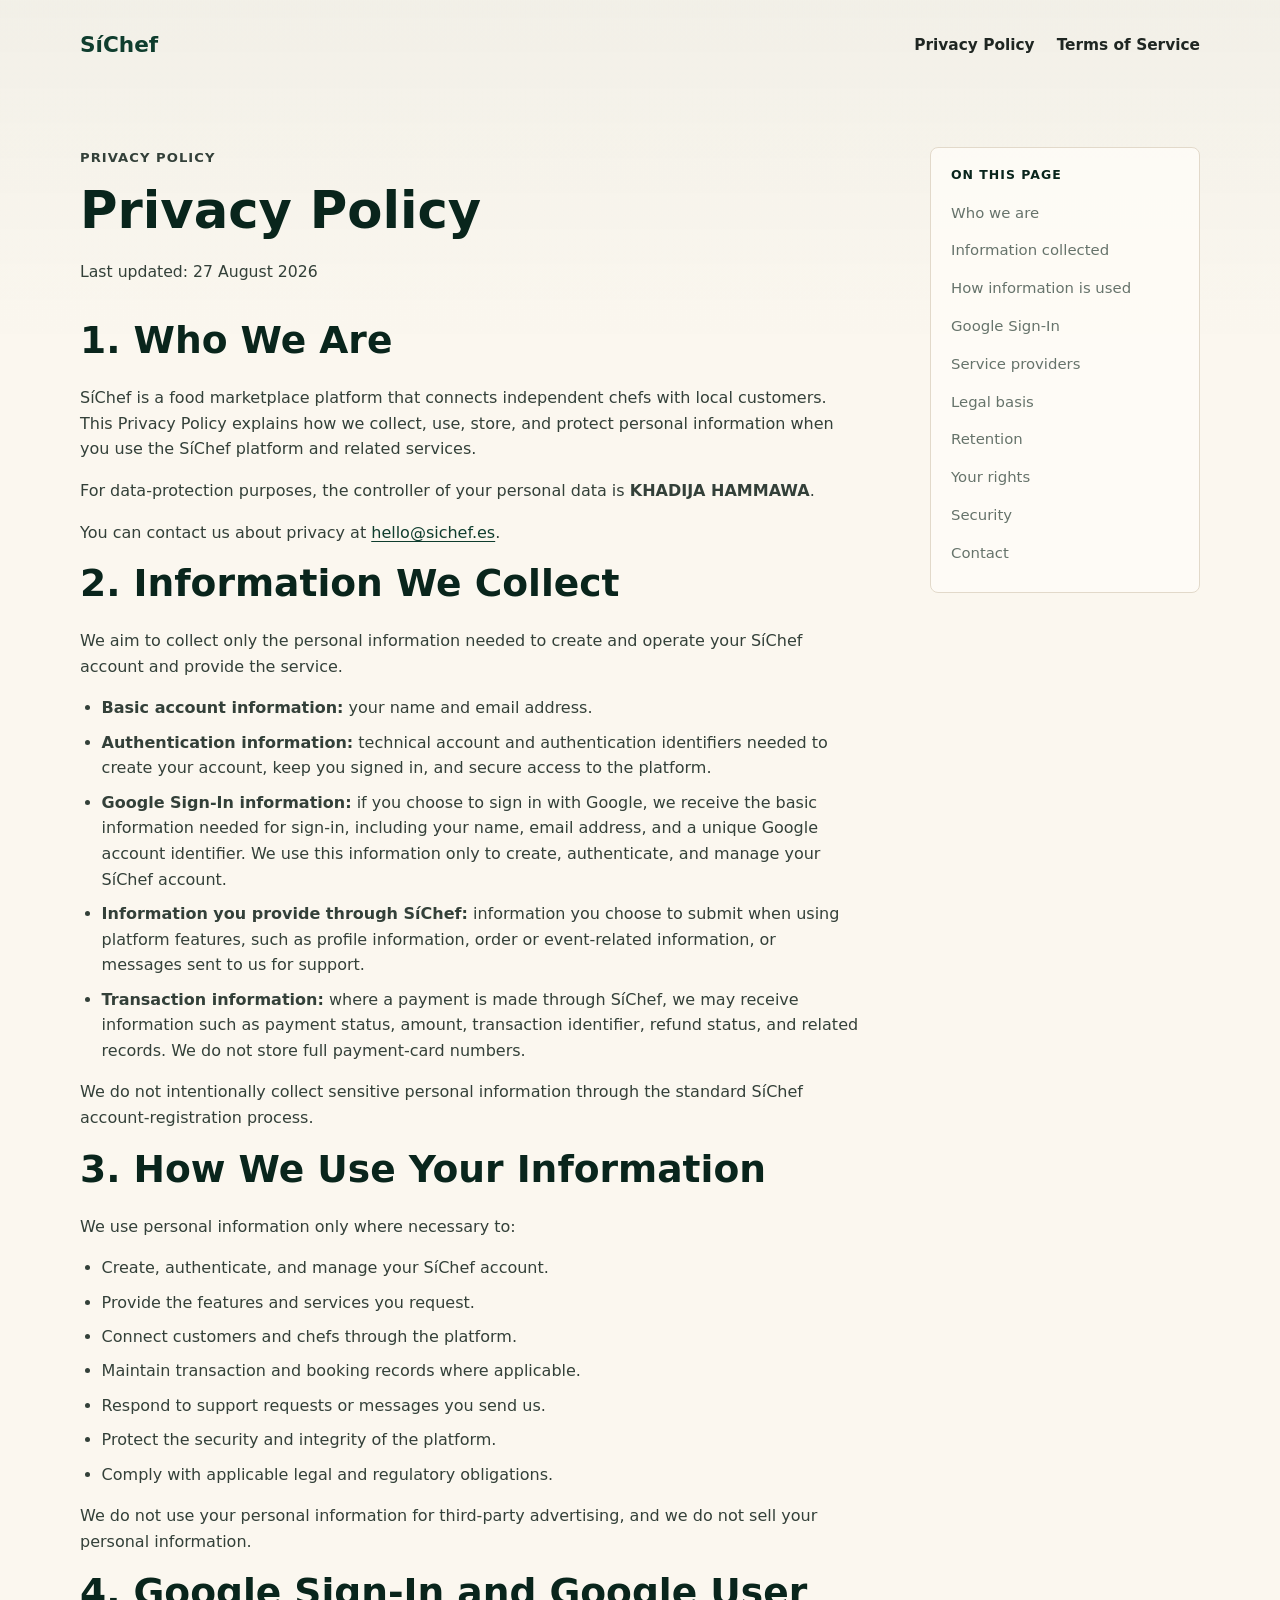
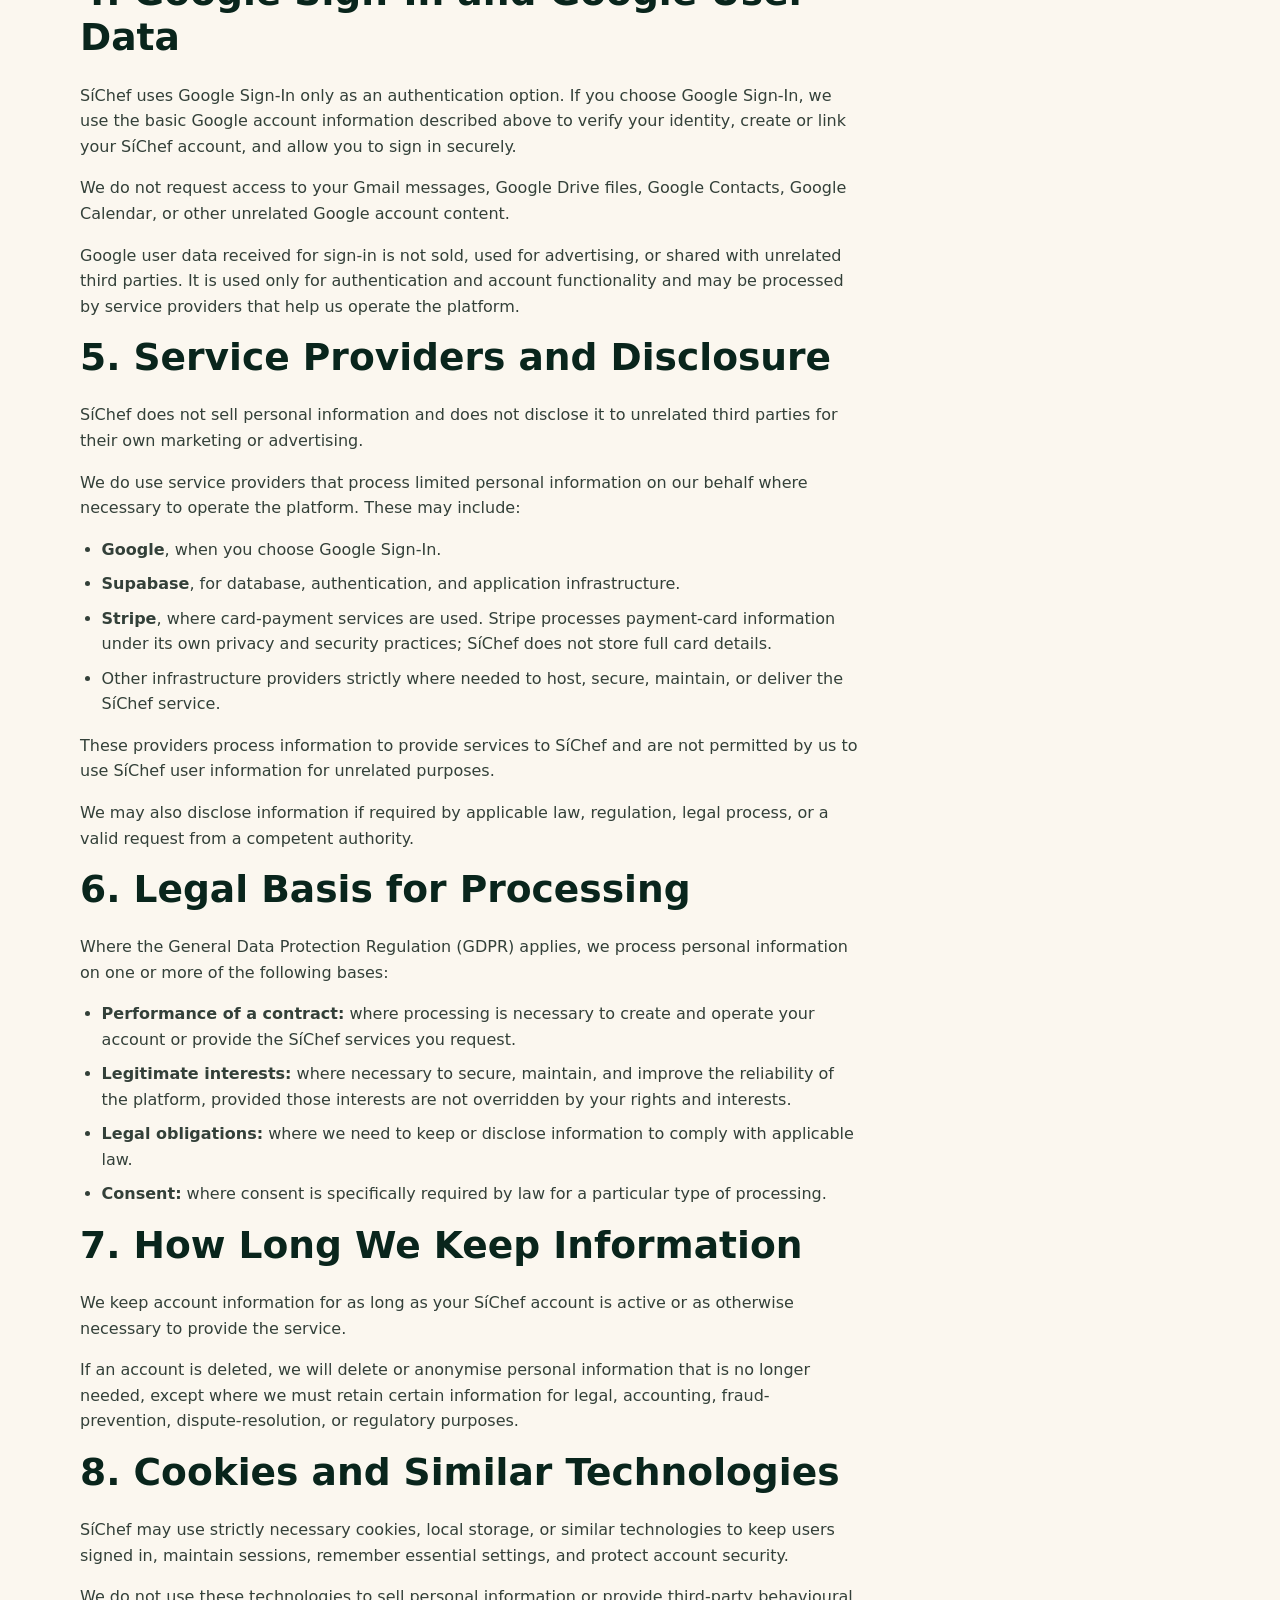
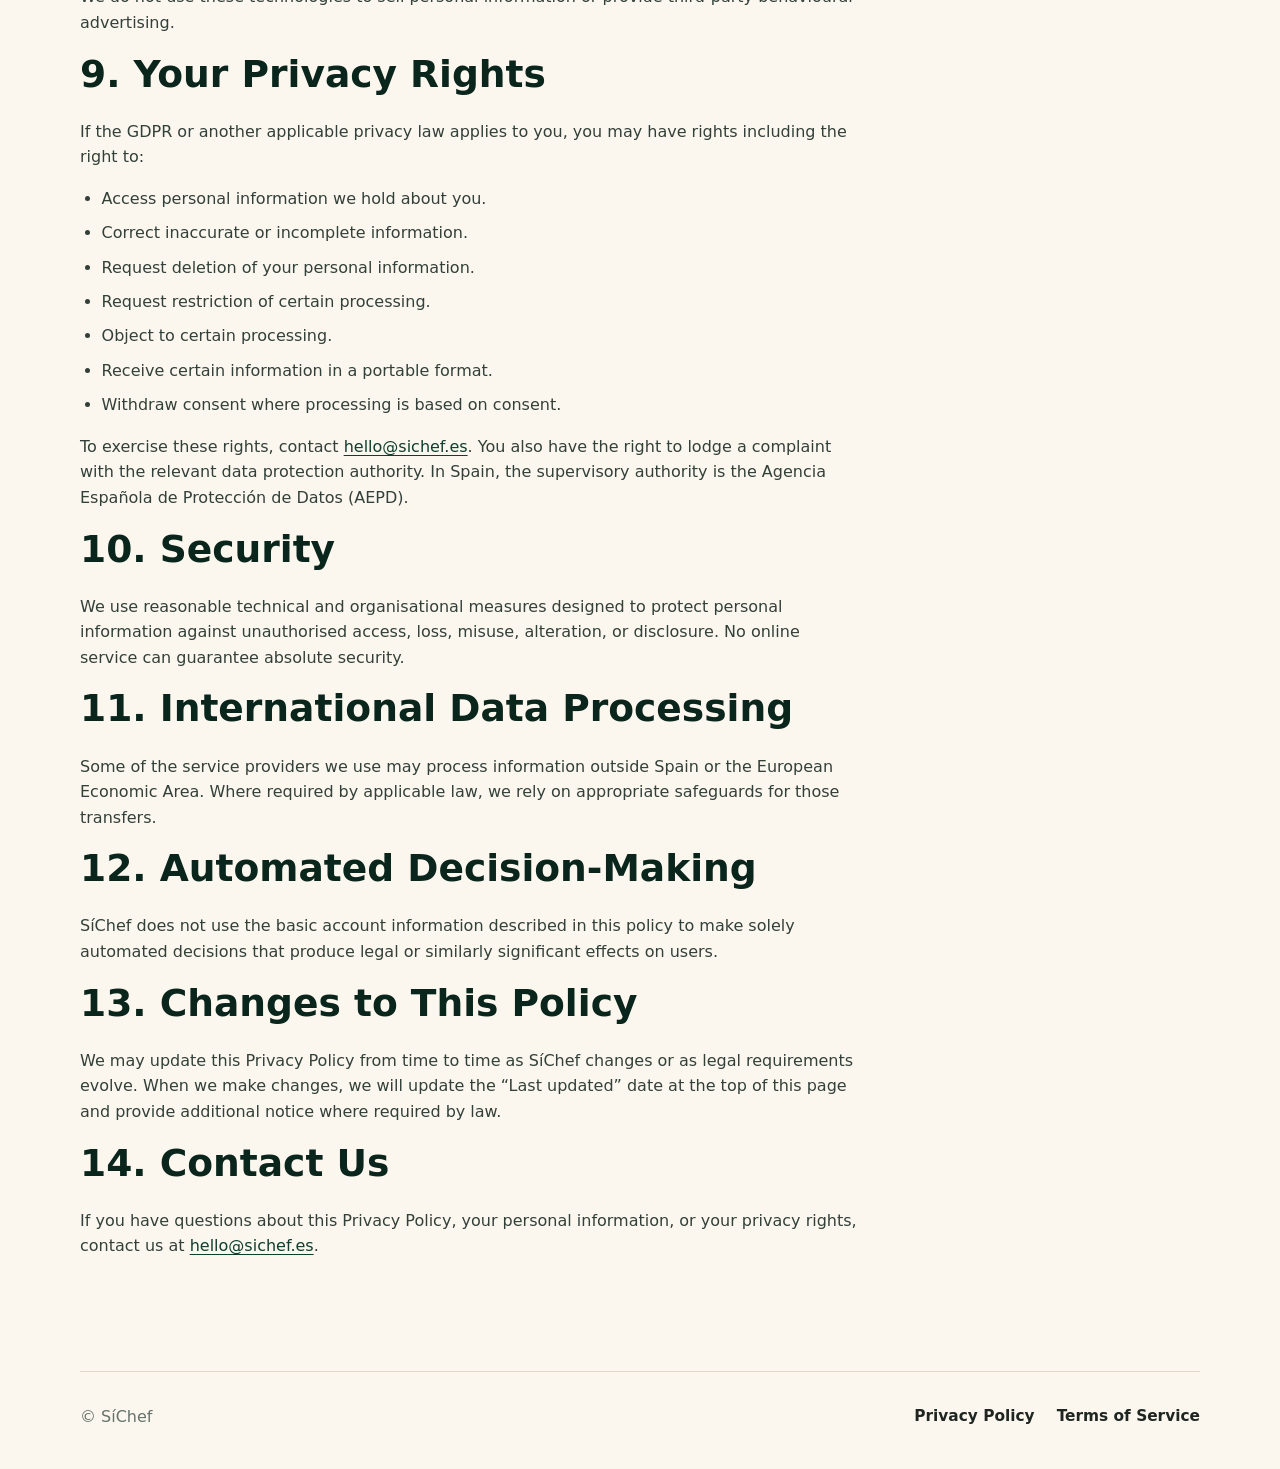
==== commit 816528c5: "Update legal name of data controller in privacy policy" ====
--- a/privacy/index.html
+++ b/privacy/index.html
@@ -33,8 +33,7 @@
           </p>
           <p>
             For data-protection purposes, the controller of your personal data is
-            <strong>[REVIEW REQUIRED: insert the legal name of the person or entity
-            currently operating SíChef]</strong>.
+            <strong>KHADIJA HAMMAWA</strong>.
           </p>
           <p>
             You can contact us about privacy at
